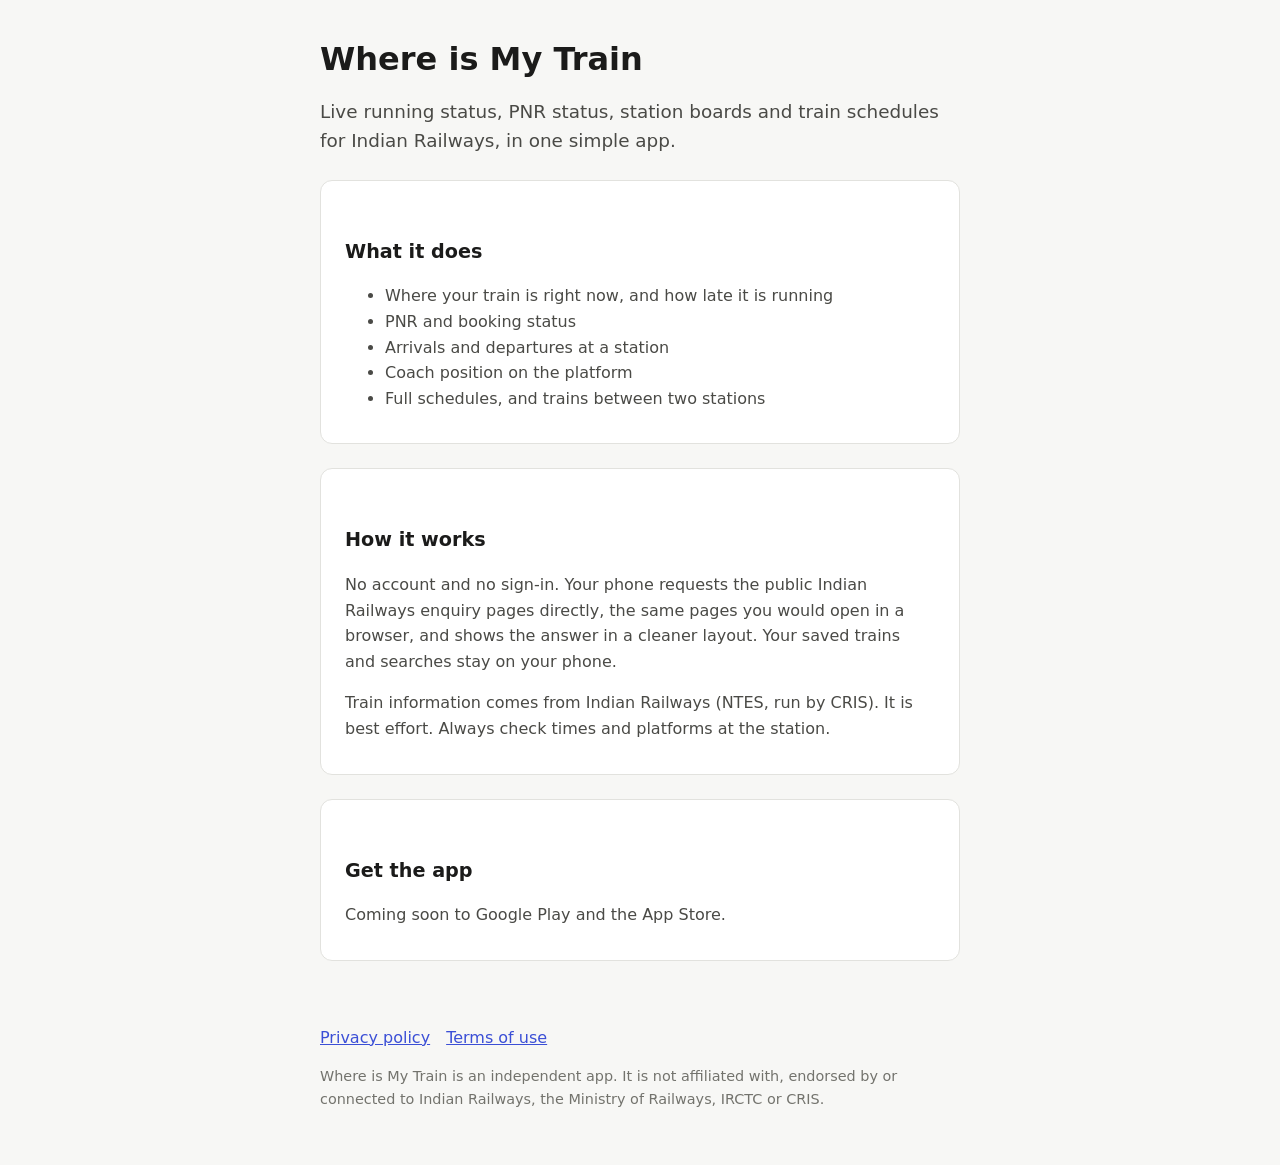
==== site/index.html @ 9ef10038 "Static site: config, parser config, privacy and terms drafts; site validator and Pages deploy No rai" ====
<!doctype html>
<html lang="en">
<head>
<meta charset="utf-8">
<meta name="viewport" content="width=device-width, initial-scale=1">
<title>Where is My Train</title>
<meta name="description" content="Where is My Train: live running status, PNR status, station boards and schedules for Indian trains. Unofficial app.">
<link rel="stylesheet" href="style.css">
</head>
<body>
<header>
  <h1>Where is My Train</h1>
  <p class="lede">Live running status, PNR status, station boards and train schedules for Indian Railways, in one simple app.</p>
</header>
<main>
  <section class="card">
    <h2>What it does</h2>
    <ul>
      <li>Where your train is right now, and how late it is running</li>
      <li>PNR and booking status</li>
      <li>Arrivals and departures at a station</li>
      <li>Coach position on the platform</li>
      <li>Full schedules, and trains between two stations</li>
    </ul>
  </section>
  <section class="card">
    <h2>How it works</h2>
    <p>No account and no sign-in. Your phone requests the public Indian Railways enquiry pages directly, the same pages you would open in a browser, and shows the answer in a cleaner layout. Your saved trains and searches stay on your phone.</p>
    <p>Train information comes from Indian Railways (NTES, run by CRIS). It is best effort. Always check times and platforms at the station.</p>
  </section>
  <section class="card">
    <h2>Get the app</h2>
    <p>Coming soon to Google Play and the App Store.</p>
  </section>
</main>
<footer>
  <nav><a href="privacy.html">Privacy policy</a><a href="terms.html">Terms of use</a></nav>
  <p class="muted">Where is My Train is an independent app. It is not affiliated with, endorsed by or connected to Indian Railways, the Ministry of Railways, IRCTC or CRIS.</p>
</footer>
</body>
</html>
---- site/style.css ----
:root {
  --bg-app: #f7f7f5;
  --bg-surface: #ffffff;
  --border: #e2e2de;
  --text-primary: #1b1b1a;
  --text-secondary: #4a4a46;
  --text-muted: #73736d;
  --text-accent: #3b4fd6;
  --draft-bg: #fff4d6;
  --draft-text: #5c4300;
  --space-1: 0.5rem;
  --space-2: 1rem;
  --space-3: 1.5rem;
  --space-4: 2.5rem;
  --radius: 12px;
  --measure: 42rem;
  color-scheme: light dark;
}
@media (prefers-color-scheme: dark) {
  :root {
    --bg-app: #121212;
    --bg-surface: #1c1c1b;
    --border: #33332f;
    --text-primary: #ededea;
    --text-secondary: #c4c4bf;
    --text-muted: #9a9a94;
    --text-accent: #8c9bff;
    --draft-bg: #3a2f10;
    --draft-text: #f5dc9a;
  }
}
* { box-sizing: border-box; }
body {
  margin: 0;
  background: var(--bg-app);
  color: var(--text-primary);
  font: 1rem/1.6 system-ui, -apple-system, "Segoe UI", Roboto, sans-serif;
}
main, header, footer { max-width: var(--measure); margin: 0 auto; padding: 0 var(--space-2); }
header { padding-top: var(--space-4); }
h1 { font-size: 2rem; line-height: 1.2; margin: 0 0 var(--space-1); }
h2 { font-size: 1.2rem; margin: var(--space-4) 0 var(--space-1); }
p, li { color: var(--text-secondary); }
a { color: var(--text-accent); }
.lede { font-size: 1.15rem; }
.muted { color: var(--text-muted); font-size: 0.9rem; }
.card {
  background: var(--bg-surface);
  border: 1px solid var(--border);
  border-radius: var(--radius);
  padding: var(--space-2) var(--space-3);
  margin: var(--space-3) 0;
}
.draft {
  background: var(--draft-bg);
  color: var(--draft-text);
  border-radius: var(--radius);
  padding: var(--space-2);
  margin: var(--space-3) 0 0;
}
.draft strong, .draft p { color: var(--draft-text); }
footer { padding-top: var(--space-4); padding-bottom: var(--space-4); }
footer nav a { margin-right: var(--space-2); }
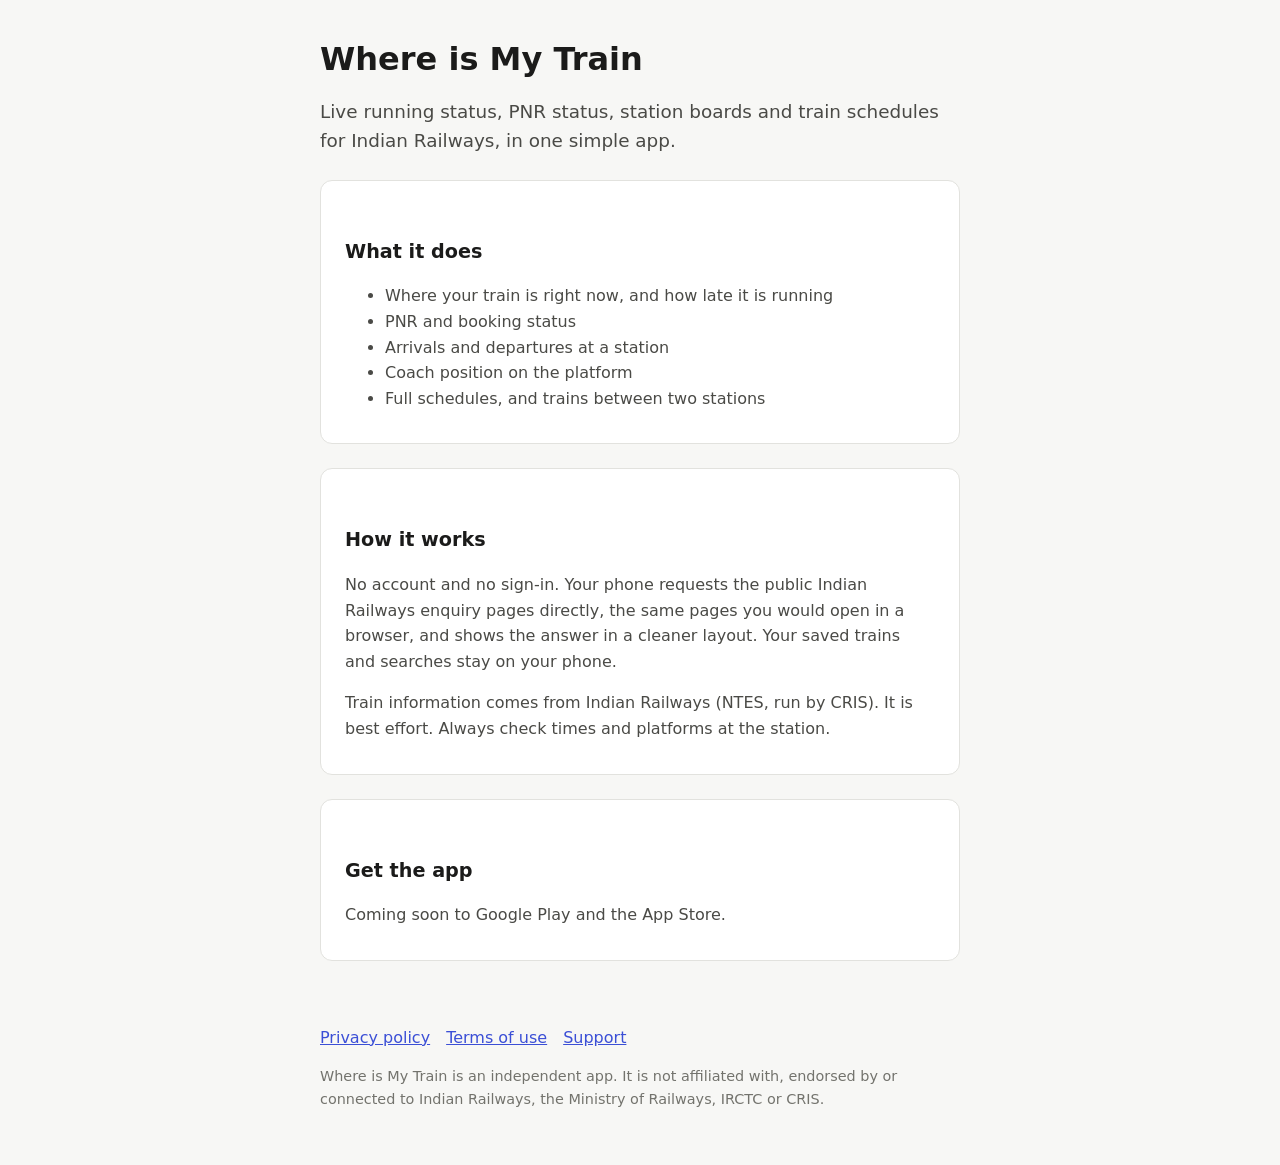
==== commit a6b40302: "Add support page (contact + FAQ) for the App Store Support URL Co-Authored-By: Claude Opus 5.5 <nore" ====
--- a/site/index.html
+++ b/site/index.html
@@ -34,7 +34,7 @@
   </section>
 </main>
 <footer>
-  <nav><a href="privacy.html">Privacy policy</a><a href="terms.html">Terms of use</a></nav>
+  <nav><a href="privacy.html">Privacy policy</a><a href="terms.html">Terms of use</a><a href="support.html">Support</a></nav>
   <p class="muted">Where is My Train is an independent app. It is not affiliated with, endorsed by or connected to Indian Railways, the Ministry of Railways, IRCTC or CRIS.</p>
 </footer>
 </body>
